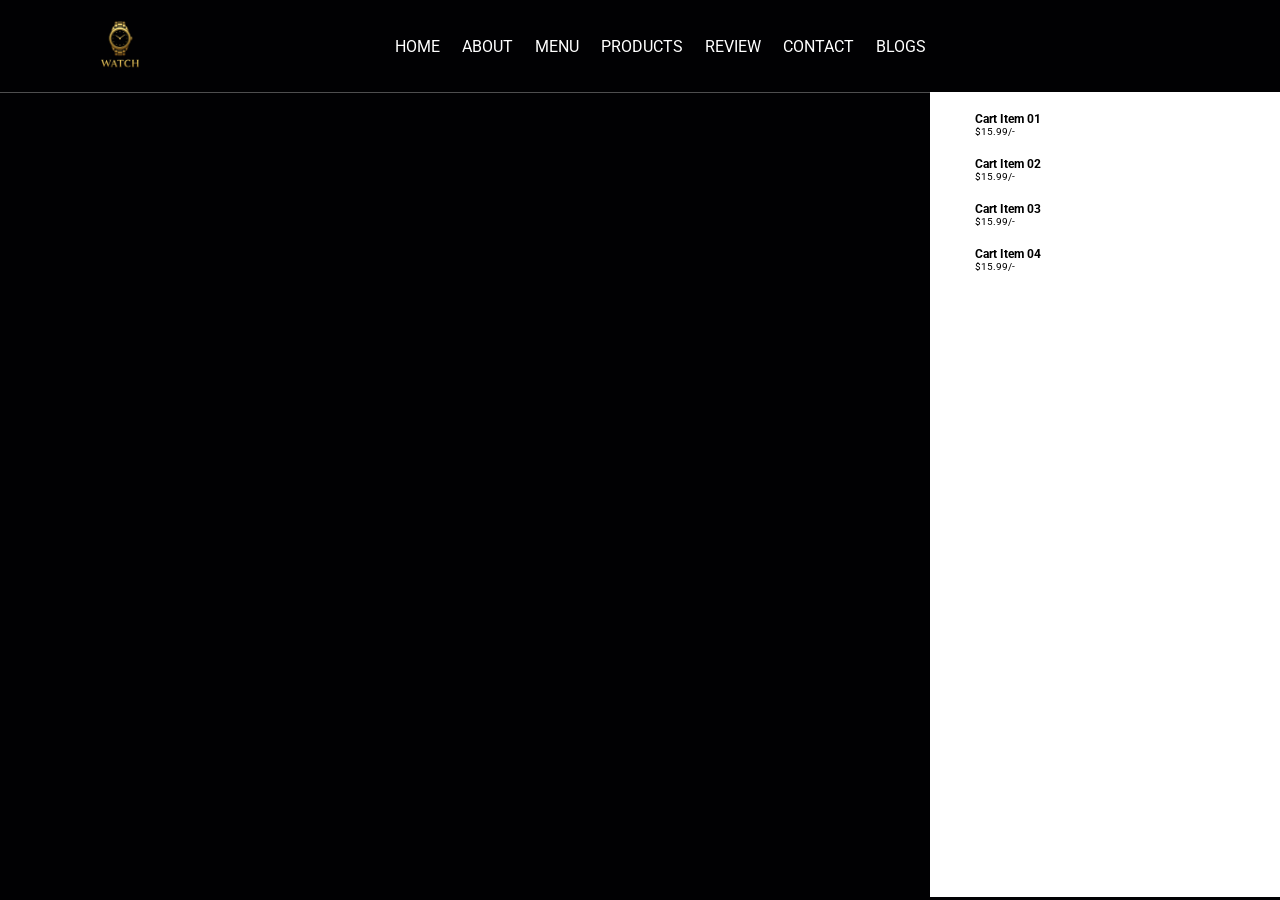
==== index.html @ 2a61840a "watch" ====
<!DOCTYPE html>
<html lang="en">
<head>
    <meta charset="UTF-8">
    <meta name="viewport" content="width=device-width, initial-scale=1.0">
    <title>Watches</title>
    <link rel="icon" href="image/icon.png">

    <!-- font awesome CDN link -->
     <link rel="stylesheet" href="https://cdnjs.cloudflare.com/ajax/libs/font-awesome/7.0.1/css/all.min.css">

    <!-- Css link -->
     <link rel="stylesheet" href="style.css">
</head>
<body>

    <!-- Header section -->
    
    <header class="header">

        <a href="#" class="logo">
            <img src="image/logo.png" alt="logo">
        </a>

        <nav class="navbar">
            <a href="#Home">HOME</a>
            <a href="#About">ABOUT</a>
            <a href="#Menu">MENU</a>
            <a href="#Products">PRODUCTS</a>
            <a href="#Review">REVIEW</a>
            <a href="#Contact">CONTACT</a>
            <a href="#Blogs">BLOGS</a>
        </nav>

        <div class="icons">
            <div class="fas fa-search" id="seacrh-btn"></div>
            <div class="fas fa-shopping-cart" id="cart-btn"></div>
            <div class="fas fa-bars" id="menu-btn"></div>
        </div>

        <div class="search-form">
            <input type="search" id="search-box" placeholder="search here...">
            <label for="search-box" class="fas fa-search"></label>
        </div>

        <div class="cart-items-container">
            <div class="cart-item">
                <span class="fas fa-times"></span>
                <img src="" alt="">
                <div class="content">
                    <h3>cart item 01</h3>
                    <div class="price">$15.99/-</div>
                </div>
            </div>

            <div class="cart-item">
                <span class="fas fa-times"></span>
                <img src="" alt="">
                <div class="content">
                    <h3>cart item 02</h3>
                    <div class="price">$15.99/-</div>
                </div>
            </div>

            <div class="cart-item">
                <span class="fas fa-times"></span>
                <img src="" alt="">
                <div class="content">
                    <h3>cart item 03</h3>
                    <div class="price">$15.99/-</div>
                </div>
            </div>

            <div class="cart-item">
                <span class="fas fa-times"></span>
                <img src="" alt="">
                <div class="content">
                    <h3>cart item 04</h3>
                    <div class="price">$15.99/-</div>
                </div>
            </div>
        </div>

    </header>















    <!-- js link -->
     <script src="app.js"></script>
</body>
</html>
---- style.css ----
@import url('https://fonts.googleapis.com/css2?family=Roboto:ital,wght@0,100..900;1,100..900&display=swap');

:root{
    --main-color:#d3ad7f;
    --black:#13131a;
    --bg:#010103;
    --border:.1rem solid rgba(255, 255, 255, .3);
}

*{
    font-family: "Roboto", sans-serif;
    margin: 0;
    padding: 0;
    box-sizing: border-box;
    outline: none;
    border: none;
    text-decoration: none;
    text-transform: capitalize;
    transition: .2s linear;
}

html{
    font-size: 62.5%;
    overflow-x: hidden;
    scroll-padding-top: 9rem;
    scroll-behavior: smooth;
}

html::-webkit-scrollbar{
    width: .8rem;
}

html::-webkit-scrollbar-track{
    background: transparent;
}

html::-webkit-scrollbar-thumb{
    background: #fff;
    border-radius: 5rem;
}

body{
    background: var(--bg);
}

.header{
    background: var(--bg);
    display: flex;
    align-items: center;
    justify-content: space-between;
    padding: 1.5rem 7%;
    border-bottom: var(--border);
    position: fixed;
    top: 0;
    left: 0;
    right: 0;
    z-index: 1000;
}

.header .logo img{
    height: 6rem;
}

.header .navbar a{
    margin: 0 1rem;
    font-size: 1.6rem;
    color: #fff;
}

.header .navbar a:hover{
    color: var(--main-color);
    border-bottom: .1rem solid --main-color;
    padding-bottom: .5rem;
}

.header .icons div{
    color: #fff;
    cursor: pointer;
    font-size: 2.5rem;
    margin-left: 2rem;
}

.header .icons div:hover{
    color: var(--main-color);
}

#menu-btn{
    display: none;
}

.header .search-form{
    position: absolute;
    top: 115%;
    right: 7%;
    background: #fff;
    width: 50rem;
    height: 5rem;
    display: flex;
    align-items: center;
    transform: scaleY(0);
    transform-origin: top;
}

.header .search-form input{
    height: 100%;
    width: 100%;
    font-size: 1.6rem;
    color: var(--black);
    padding: 1rem;
    text-transform: none;
}

.header .search-form label{
    cursor: pointer;
    font-size: 2.2rem;
    margin-right: 1.5rem;
    color: var(--black);
}

.header .search-form label:hover{
    color: var(--main-color);
}

.header .cart-items-container{
    position: absolute;
    top: 100%;
    right: 0;
    height: calc(100vh - 9.5rem);
    width: 35rem;
    background: #fff;
    padding: 0 1.5rem;
}

.header .cart-items-container .cart-item{
    position: relative;
    margin: 2rem 0;
    display: flex;
    align-items: center;
    gap: 1.5rem;
}
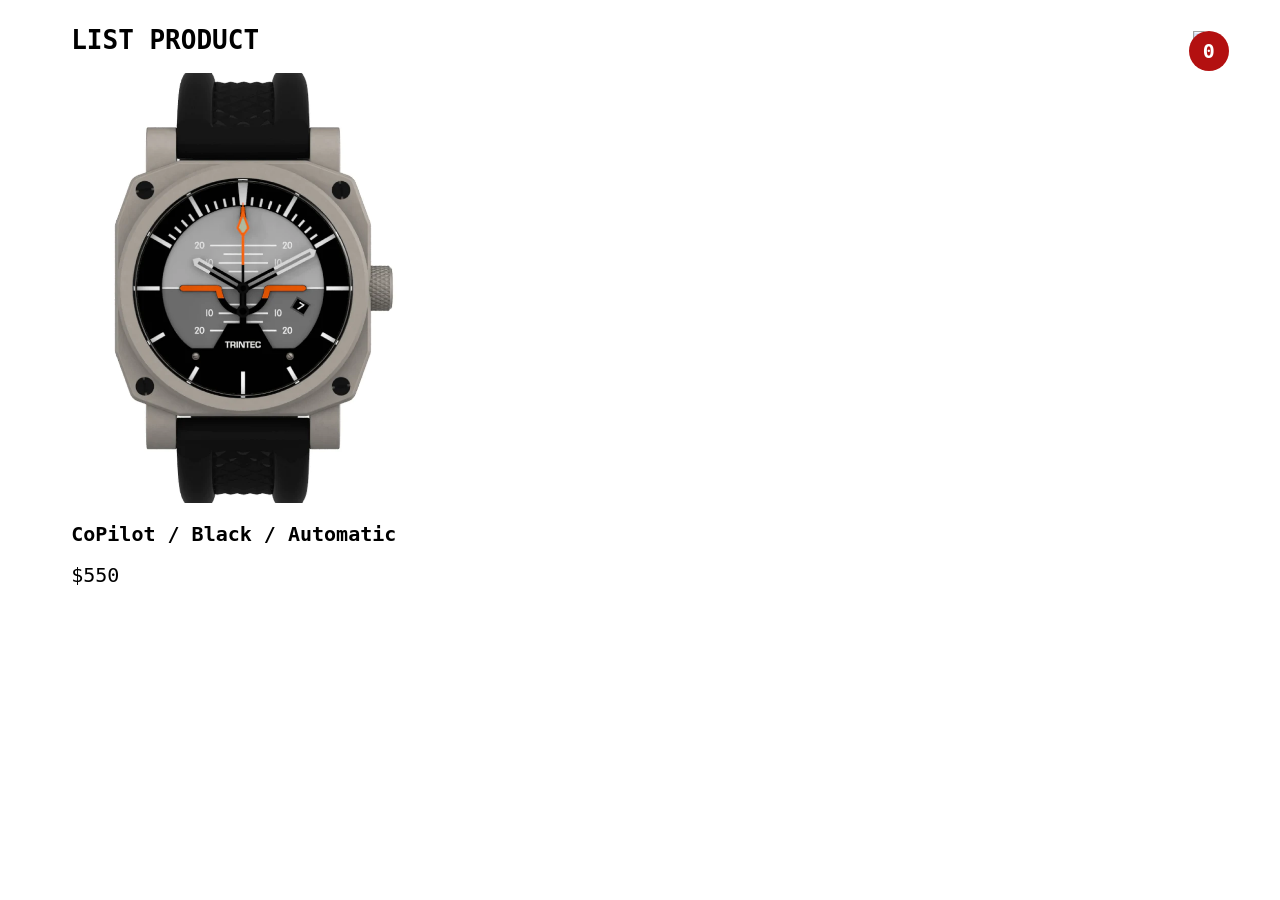
==== commit 8f896807: "watches" ====
--- a/index.html
+++ b/index.html
@@ -3,101 +3,68 @@
 <head>
     <meta charset="UTF-8">
     <meta name="viewport" content="width=device-width, initial-scale=1.0">
-    <title>Watches</title>
-    <link rel="icon" href="image/icon.png">
-
-    <!-- font awesome CDN link -->
-     <link rel="stylesheet" href="https://cdnjs.cloudflare.com/ajax/libs/font-awesome/7.0.1/css/all.min.css">
-
-    <!-- Css link -->
-     <link rel="stylesheet" href="style.css">
+    <title>Document</title>
+    <link rel="stylesheet" href="style.css">
 </head>
 <body>
 
-    <!-- Header section -->
-    
-    <header class="header">
+    <div class="container">
+        <header>
+            <h1>LIST PRODUCT</h1>
+            <div class="iconCart">
+                <img src="icon.png">
+                <div class="totalQuantity">0</div>
+            </div>
+        </header>
 
-        <a href="#" class="logo">
-            <img src="image/logo.png" alt="logo">
-        </a>
+        <div class="listProduct">
 
-        <nav class="navbar">
-            <a href="#Home">HOME</a>
-            <a href="#About">ABOUT</a>
-            <a href="#Menu">MENU</a>
-            <a href="#Products">PRODUCTS</a>
-            <a href="#Review">REVIEW</a>
-            <a href="#Contact">CONTACT</a>
-            <a href="#Blogs">BLOGS</a>
-        </nav>
+            <div class="item">
+                <img src="images/1.webp" alt="">
+                <h2>CoPilot / Black / Automatic</h2>
+                <div class="price">$550</div>
+                <button>Add To Cart</button>
+            </div>
 
-        <div class="icons">
-            <div class="fas fa-search" id="seacrh-btn"></div>
-            <div class="fas fa-shopping-cart" id="cart-btn"></div>
-            <div class="fas fa-bars" id="menu-btn"></div>
         </div>
+    </div>
 
-        <div class="search-form">
-            <input type="search" id="search-box" placeholder="search here...">
-            <label for="search-box" class="fas fa-search"></label>
-        </div>
+    <div class="cart">
+        <h2>
+            CART
+        </h2>
 
-        <div class="cart-items-container">
-            <div class="cart-item">
-                <span class="fas fa-times"></span>
-                <img src="" alt="">
+        <div class="listCart">
+
+
+            <div class="item">
+                <img src="images/1.webp">
                 <div class="content">
-                    <h3>cart item 01</h3>
-                    <div class="price">$15.99/-</div>
+                    <div class="name">CoPilot / Black / Automatic</div>
+                    <div class="price">$550 / 1 product</div>
+                </div>
+                <div class="quantity">
+                    <button>-</button>
+                    <span class="value">3</span>
+                    <button>+</button>
                 </div>
             </div>
 
-            <div class="cart-item">
-                <span class="fas fa-times"></span>
-                <img src="" alt="">
-                <div class="content">
-                    <h3>cart item 02</h3>
-                    <div class="price">$15.99/-</div>
-                </div>
+
+        </div>
+
+        <div class="buttons">
+            <div class="close">
+                CLOSE
             </div>
-
-            <div class="cart-item">
-                <span class="fas fa-times"></span>
-                <img src="" alt="">
-                <div class="content">
-                    <h3>cart item 03</h3>
-                    <div class="price">$15.99/-</div>
-                </div>
-            </div>
-
-            <div class="cart-item">
-                <span class="fas fa-times"></span>
-                <img src="" alt="">
-                <div class="content">
-                    <h3>cart item 04</h3>
-                    <div class="price">$15.99/-</div>
-                </div>
+            <div class="checkout">
+                <a href="checkout.html">CHECKOUT</a>
             </div>
         </div>
-
-    </header>
+    </div>
 
 
-
-
-
-
-
-
-
-
-
-
-
-
-
-    <!-- js link -->
-     <script src="app.js"></script>
+    <script src="app.js"></script>
+    
 </body>
 </html>
--- a/style.css
+++ b/style.css
@@ -1,140 +1,242 @@
-@import url('https://fonts.googleapis.com/css2?family=Roboto:ital,wght@0,100..900;1,100..900&display=swap');
-
-:root{
-    --main-color:#d3ad7f;
-    --black:#13131a;
-    --bg:#010103;
-    --border:.1rem solid rgba(255, 255, 255, .3);
-}
-
-*{
-    font-family: "Roboto", sans-serif;
+body{
+    font-family: monospace;
+    overflow-x: hidden;
+    font-synthesis: 15px;
+}
+a{
+    text-decoration: none;
+}
+.container{
+    width: 1200px;
+    margin: auto;
+    max-width: 90%;
+    transition: transform 1s;
+}
+header img{
+    width: 60px;
+}
+header{
+    display: flex;
+    align-items: center;
+    justify-content: space-between;
+}
+header .iconCart{
+    position: relative;
+    z-index: 1;
+}
+header .totalQuantity{
+    position: absolute;
+    top: 0;
+    right: 0;
+    font-size: x-large;
+    background-color: #b31010;
+    width: 40px;
+    height: 40px;
+    color: #fff;
+    font-weight: bold;
+    display: flex;
+    justify-content: center;
+    align-items: center;
+    border-radius: 50%;
+    transform: translateX(20px);
+}
+.listProduct{
+    display: grid;
+    grid-template-columns: repeat(3, 1fr);
+    gap: 20px;
+}
+.listProduct .item img{
+    width: 100%;
+        height: 430px;
+    object-fit: cover;
+}
+.listProduct .item{
+    position: relative;
+}
+.listProduct .item h2{
+    font-weight: 700;
+    font-size: x-large;
+}
+.listProduct .item .price{
+    font-size: x-large;
+}
+
+.listProduct .item button{
+    position: absolute;
+    top: 50%;
+    left: 50%;
+    background-color: #e6572c;
+    color: #fff;
+    width: 50%;
+    border: none;
+    padding: 20px 30px;
+    box-shadow: 0 10px 50px #000;
+    cursor: pointer;
+    transform: translateX(-50%) translateY(100px);
+    opacity: 0;
+}
+.listProduct .item:hover button{
+    transition:  0.5s;
+    opacity: 1;
+    transform: translateX(-50%) translateY(0);
+}
+.cart{
+    color: #fff;
+    position: fixed;
+    width: 400px;
+    max-width: 80vw;
+    height: 100vh;
+    background-color: #0E0F11;
+    top: 0px;
+    right: -100%;
+    display: grid;
+    grid-template-rows: 50px 1fr 50px;
+    gap: 20px;
+    transition: right 1s;
+}
+
+.cart .buttons .checkout{
+    background-color: #E8BC0E;
+    color: #000;
+}
+.cart h2{
+    color: #E8BC0E;
+    padding: 20px;
+    height: 30px;
     margin: 0;
-    padding: 0;
+}
+
+
+.cart .listCart .item{
+    display: grid;
+    grid-template-columns: 50px 1fr 70px;
+    align-items: center;
+    gap: 20px;
+    margin-bottom: 20px;
+    
+}
+.cart .listCart img{
+    width: 100%;
+    height: 70px;
+    object-fit: cover;
+    border-radius: 10px;
+}
+.cart .listCart .item .name{
+    font-weight: bold;
+}
+.cart .listCart .item .quantity{
+    display: flex;
+    justify-content: end;
+    align-items: center;
+}
+.cart .listCart .item .quantity span{
+    display: block;
+    width: 50px;
+    text-align: center;
+}
+
+.cart .listCart{
+    padding: 20px;
+    overflow: auto;
+}
+.cart .listCart::-webkit-scrollbar{
+    width: 0;
+}
+
+.cart .buttons{
+    display: grid;
+    grid-template-columns: repeat(2, 1fr);
+    text-align: center;
+}
+.cart .buttons div{
+    background-color: #000;
+    display: flex;
+    justify-content: center;
+    align-items: center;
+    font-weight: bold;
+    cursor: pointer;
+}
+.cart .buttons a{
+    color: #fff;
+    text-decoration: none;
+}
+.checkoutLayout{
+    display: grid;
+    grid-template-columns: repeat(2, 1fr);
+    gap: 50px;
+    padding: 20px;
+}
+.checkoutLayout .right{
+    background-color: #5358B3;
+    border-radius: 20px;
+    padding: 40px;
+    color: #fff;
+}
+.checkoutLayout .right .form{
+    display: grid;
+    grid-template-columns: repeat(2, 1fr);
+    gap: 20px;
+    border-bottom: 1px solid #7a7fe2;
+    padding-bottom: 20px;
+}
+.checkoutLayout .form h1,
+.checkoutLayout .form .group:nth-child(-n+3){
+    grid-column-start: 1;
+    grid-column-end: 3;
+}
+.checkoutLayout .form input, 
+.checkoutLayout .form select
+{
+    width: 100%;
+    padding: 10px 20px;
     box-sizing: border-box;
-    outline: none;
+    border-radius: 20px;
+    margin-top: 10px;
+    border:none;
+    background-color: #6a6fc9;
+    color: #fff;
+}
+.checkoutLayout .right .return .row{
+    display: flex;
+    justify-content: space-between;
+    align-items: center;
+    margin-top: 10px;
+}
+.checkoutLayout .right .return .row div:nth-child(2){
+    font-weight: bold;
+    font-size: x-large;
+}
+.buttonCheckout{
+    width: 100%;
+    height: 40px;
     border: none;
-    text-decoration: none;
-    text-transform: capitalize;
-    transition: .2s linear;
-}
-
-html{
-    font-size: 62.5%;
-    overflow-x: hidden;
-    scroll-padding-top: 9rem;
-    scroll-behavior: smooth;
-}
-
-html::-webkit-scrollbar{
-    width: .8rem;
-}
-
-html::-webkit-scrollbar-track{
-    background: transparent;
-}
-
-html::-webkit-scrollbar-thumb{
-    background: #fff;
-    border-radius: 5rem;
-}
-
-body{
-    background: var(--bg);
-}
-
-.header{
-    background: var(--bg);
-    display: flex;
-    align-items: center;
-    justify-content: space-between;
-    padding: 1.5rem 7%;
-    border-bottom: var(--border);
-    position: fixed;
-    top: 0;
-    left: 0;
-    right: 0;
-    z-index: 1000;
-}
-
-.header .logo img{
-    height: 6rem;
-}
-
-.header .navbar a{
-    margin: 0 1rem;
-    font-size: 1.6rem;
-    color: #fff;
-}
-
-.header .navbar a:hover{
-    color: var(--main-color);
-    border-bottom: .1rem solid --main-color;
-    padding-bottom: .5rem;
-}
-
-.header .icons div{
-    color: #fff;
-    cursor: pointer;
-    font-size: 2.5rem;
-    margin-left: 2rem;
-}
-
-.header .icons div:hover{
-    color: var(--main-color);
-}
-
-#menu-btn{
-    display: none;
-}
-
-.header .search-form{
-    position: absolute;
-    top: 115%;
-    right: 7%;
-    background: #fff;
-    width: 50rem;
-    height: 5rem;
-    display: flex;
-    align-items: center;
-    transform: scaleY(0);
-    transform-origin: top;
-}
-
-.header .search-form input{
-    height: 100%;
-    width: 100%;
-    font-size: 1.6rem;
-    color: var(--black);
-    padding: 1rem;
-    text-transform: none;
-}
-
-.header .search-form label{
-    cursor: pointer;
-    font-size: 2.2rem;
-    margin-right: 1.5rem;
-    color: var(--black);
-}
-
-.header .search-form label:hover{
-    color: var(--main-color);
-}
-
-.header .cart-items-container{
-    position: absolute;
-    top: 100%;
-    right: 0;
-    height: calc(100vh - 9.5rem);
-    width: 35rem;
-    background: #fff;
-    padding: 0 1.5rem;
-}
-
-.header .cart-items-container .cart-item{
-    position: relative;
-    margin: 2rem 0;
-    display: flex;
-    align-items: center;
-    gap: 1.5rem;
+    border-radius: 20px;
+    background-color: #49D8B9;
+    margin-top: 20px;
+    font-weight: bold;
+    color: #fff;
+
+
+}
+.returnCart h1{
+    border-top: 1px solid #eee;  
+    padding: 20px 0;
+}
+.returnCart .list .item img{
+    height: 80px;
+}
+.returnCart .list .item{
+    display: grid;
+    grid-template-columns: 80px 1fr  50px 80px;
+    align-items: center;
+    gap: 20px;
+    margin-bottom: 30px;
+    padding: 0 10px;
+    box-shadow: 0 10px 20px #5555;
+    border-radius: 20px;
+}
+.returnCart .list .item .name,
+.returnCart .list .item .returnPrice{
+    font-size: large;
+    font-weight: bold;
 }
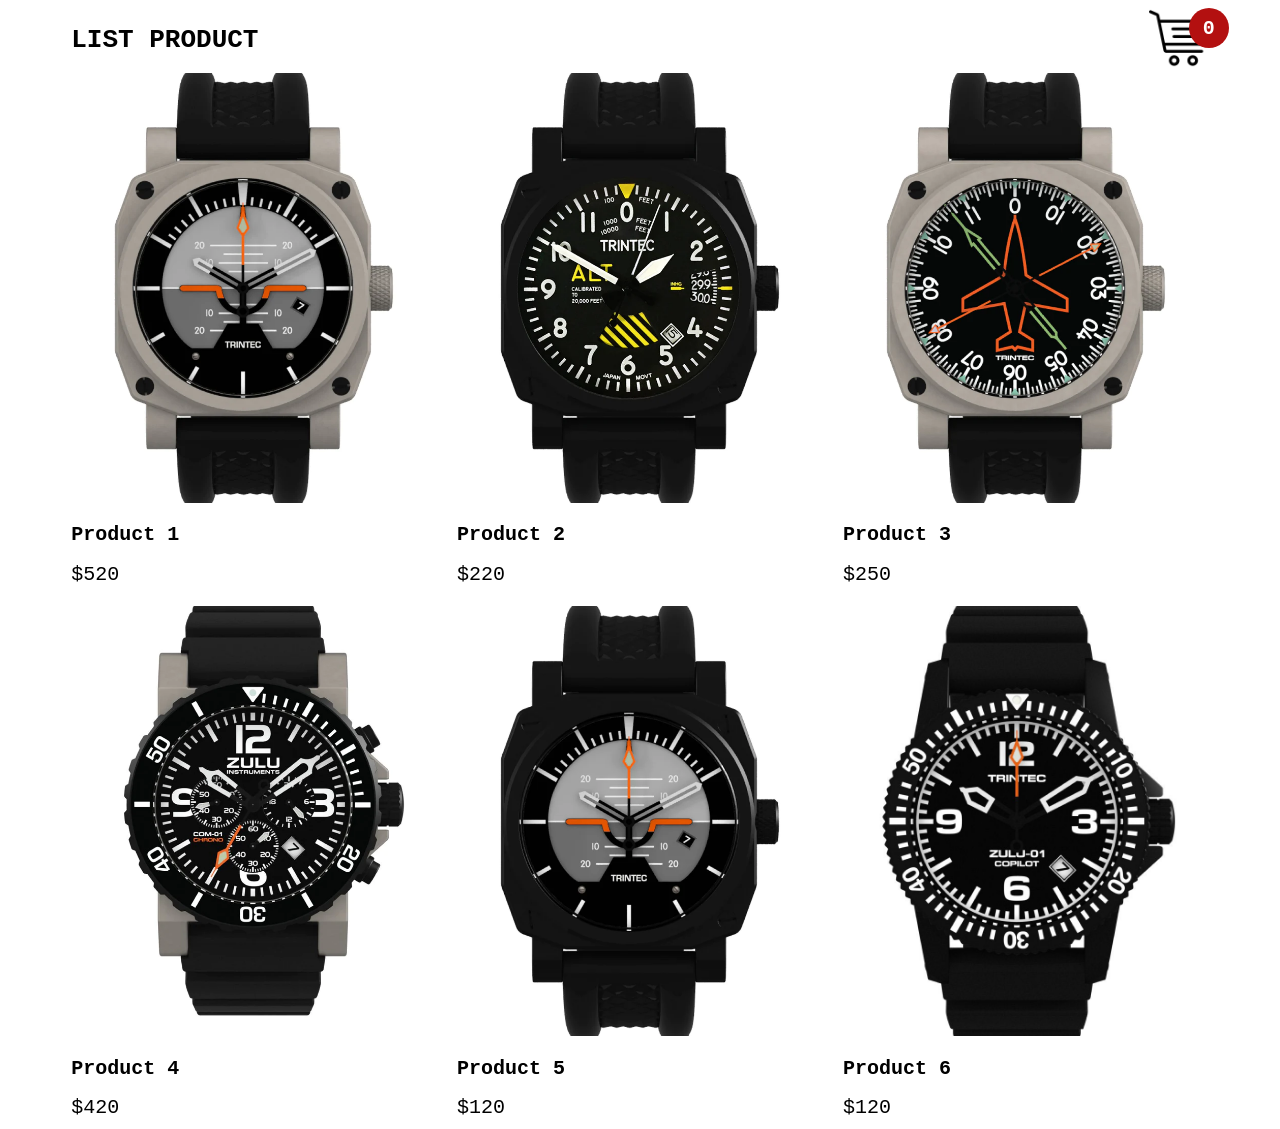
==== commit ec7d3605: "watches" ====
--- a/index.html
+++ b/index.html
@@ -1,70 +1,57 @@
-<!DOCTYPE html>
+<!doctype html>
 <html lang="en">
-<head>
-    <meta charset="UTF-8">
-    <meta name="viewport" content="width=device-width, initial-scale=1.0">
-    <title>Document</title>
-    <link rel="stylesheet" href="style.css">
-</head>
-<body>
+  <head>
+    <meta charset="UTF-8" />
+    <meta name="viewport" content="width=device-width, initial-scale=1.0" />
+    <title></title>
+    <link rel="stylesheet" href="style.css" />
+  </head>
+  <body>
+    <div class="container">
+      <header>
+        <h1>LIST PRODUCT</h1>
+        <div class="iconCart">
+          <img src="icon.png" />
+          <div class="totalQuantity">0</div>
+        </div>
+      </header>
 
-    <div class="container">
-        <header>
-            <h1>LIST PRODUCT</h1>
-            <div class="iconCart">
-                <img src="icon.png">
-                <div class="totalQuantity">0</div>
-            </div>
-        </header>
-
-        <div class="listProduct">
-
-            <div class="item">
-                <img src="images/1.webp" alt="">
-                <h2>CoPilot / Black / Automatic</h2>
-                <div class="price">$550</div>
-                <button>Add To Cart</button>
-            </div>
-
+      <div class="listProduct">
+        <div class="item">
+          <img src="images/1.webp" alt="" />
+          <h2>CoPilot / Black / Automatic</h2>
+          <div class="price">$550</div>
+          <button>Add To Cart</button>
         </div>
+      </div>
     </div>
 
     <div class="cart">
-        <h2>
-            CART
-        </h2>
+      <h2>CART</h2>
 
-        <div class="listCart">
+      <div class="listCart">
+        <div class="item">
+          <img src="images/1.webp" />
+          <div class="content">
+            <div class="name">CoPilot / Black / Automatic</div>
+            <div class="price">$550 / 1 product</div>
+          </div>
+          <div class="quantity">
+            <button>-</button>
+            <span class="value">3</span>
+            <button>+</button>
+          </div>
+        </div>
+      </div>
 
-
-            <div class="item">
-                <img src="images/1.webp">
-                <div class="content">
-                    <div class="name">CoPilot / Black / Automatic</div>
-                    <div class="price">$550 / 1 product</div>
-                </div>
-                <div class="quantity">
-                    <button>-</button>
-                    <span class="value">3</span>
-                    <button>+</button>
-                </div>
-            </div>
-
-
+      <div class="buttons">
+        <div class="close">CLOSE</div>
+        <div class="checkout">
+          <a href="checkout.html">CHECKOUT</a>
         </div>
-
-        <div class="buttons">
-            <div class="close">
-                CLOSE
-            </div>
-            <div class="checkout">
-                <a href="checkout.html">CHECKOUT</a>
-            </div>
-        </div>
+      </div>
     </div>
 
-
     <script src="app.js"></script>
-    
-</body>
-</html>+  </body>
+</html>
